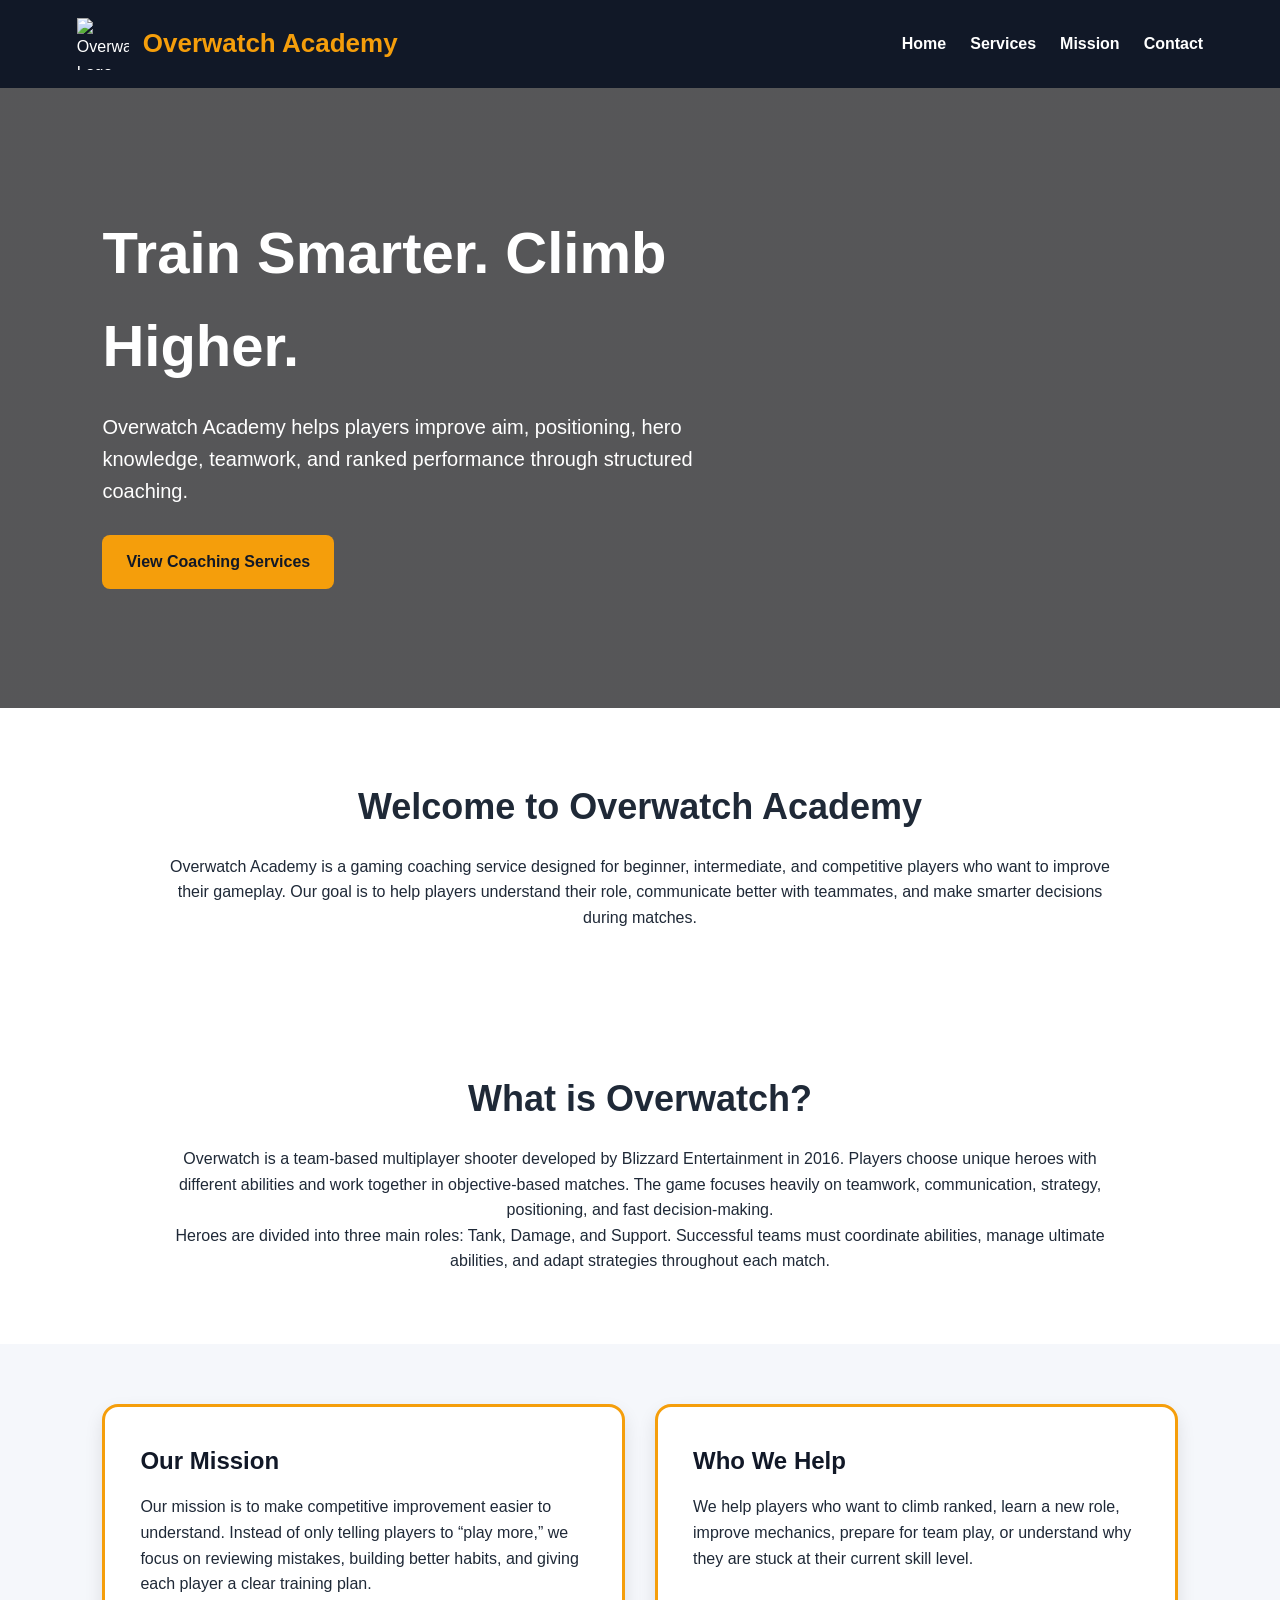
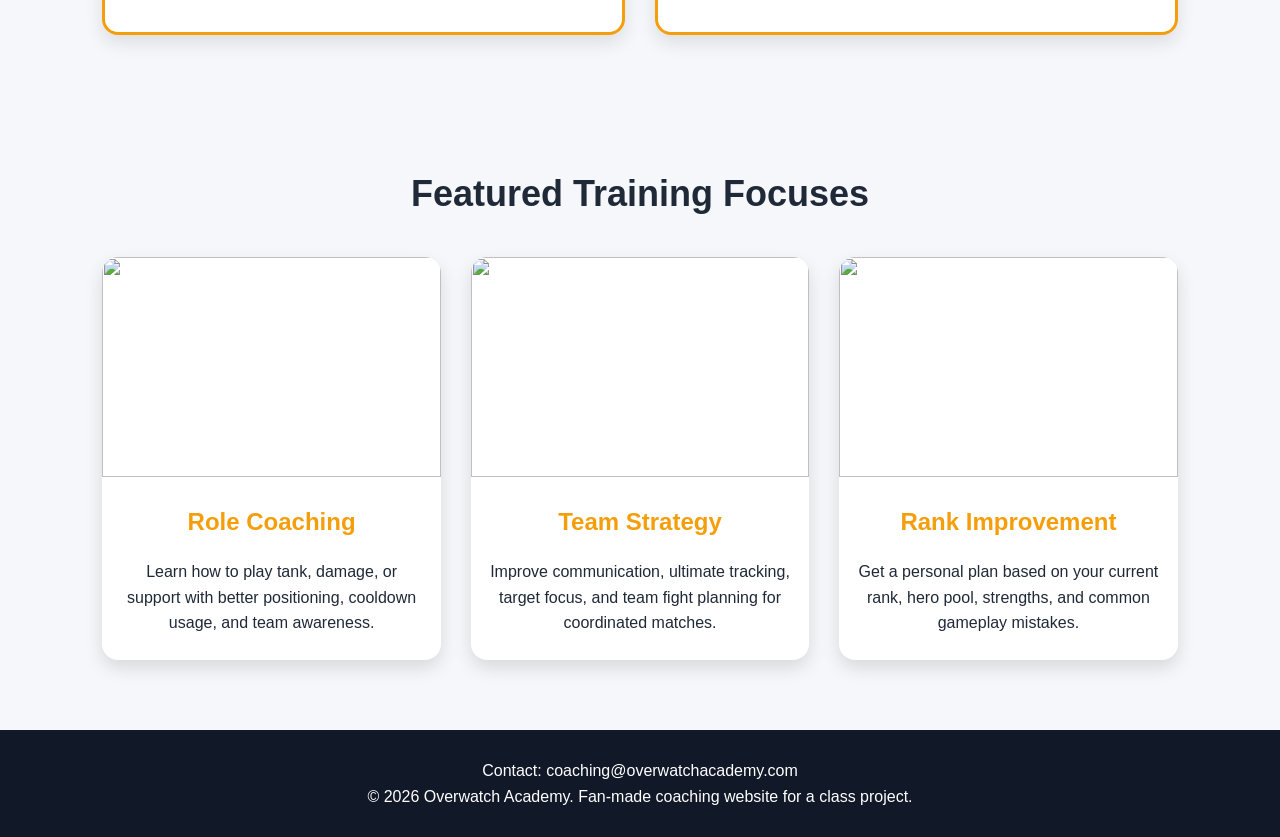
==== index.html @ c2e8bcb6 "Add files via upload" ====
<!DOCTYPE html>
<html lang="en">

  <head>
    <meta charset="UTF-8">
    <title>Overwatch Academy (FINAL PROJECT)</title>
    <link rel="stylesheet" href="./style.css">

  </head>
    
  <body>
  <header class="header">
  <nav class="nav">
    <div class="logo-area">
  <img 
    src="https://upload.wikimedia.org/wikipedia/commons/5/55/Overwatch_circle_logo.svg" 
    alt="Overwatch Logo"
    class="ow-logo"
  >

  <h1 class="logo">Overwatch Academy</h1>
</div>
    <ul class="main-menu">
      <li><a href="#">Home</a></li>
<li><a href="https://codepen.io/sks264/full/wBoMZWy"target="_top">Services</a></li>
<li><a href="#mission">Mission</a></li>
<li><a href="#contact">Contact</a></li>
    </ul>
  </nav>
</header>

<section class="hero">
  <div class="hero-content">
    <h2>Train Smarter. Climb Higher.</h2>
    <p>Overwatch Academy helps players improve aim, positioning, hero knowledge, teamwork, and ranked performance through structured coaching.</p>
    <a href="https://codepen.io/sks264/full/wBoMZWy" class="hero-button" target="_top">
  View Coaching Services
</a>
  </div>
</section>

<main>
  <section class="intro">
    <h2>Welcome to Overwatch Academy</h2>
    <p>
      Overwatch Academy is a gaming coaching service designed for beginner, intermediate, and competitive players who want to improve their gameplay. Our goal is to help players understand their role, communicate better with teammates, and make smarter decisions during matches.
    </p>
  </section>
<section class="intro">
  <h2>What is Overwatch?</h2>

  <p>
    Overwatch is a team-based multiplayer shooter developed by Blizzard
    Entertainment in 2016. Players choose unique heroes with different abilities and
    work together in objective-based matches. The game focuses heavily on
    teamwork, communication, strategy, positioning, and fast decision-making.
  </p>

  <p>
    Heroes are divided into three main roles: Tank, Damage, and Support.
    Successful teams must coordinate abilities, manage ultimate abilities,
    and adapt strategies throughout each match.
  </p>
</section>
  <section id="mission" class="content-row">
    <div class="text-card">
      <h2>Our Mission</h2>
      <p>
        Our mission is to make competitive improvement easier to understand. Instead of only telling players to “play more,” we focus on reviewing mistakes, building better habits, and giving each player a clear training plan.
      </p>
    </div>

    <div class="text-card">
      <h2>Who We Help</h2>
      <p>
        We help players who want to climb ranked, learn a new role, improve mechanics, prepare for team play, or understand why they are stuck at their current skill level.
      </p>
    </div>
  </section>

  <section class="programs">
    <h2>Featured Training Focuses</h2>

    <div class="card-container">
      <div class="card">
        <img src="https://bnetcmsus-a.akamaihd.net/cms/gallery/xw/XW6IRYW5QVC61563402192995.png">
        <h3>Role Coaching</h3>
        <p>Learn how to play tank, damage, or support with better positioning, cooldown usage, and team awareness.</p>
      </div>

      <div class="card">
        <img src="https://www.digitaltrends.com/tachyon/2016/06/Overwatch_Switch_.jpg?fit=1500%2C844">
        <h3>Team Strategy</h3>
        <p>Improve communication, ultimate tracking, target focus, and team fight planning for coordinated matches.</p>
      </div>

      <div class="card">
        <img src="https://www.exitlag.com/blog/wp-content/uploads/2026/01/overwatch-2-ranks-1024x604.webp">
        <h3>Rank Improvement</h3>
        <p>Get a personal plan based on your current rank, hero pool, strengths, and common gameplay mistakes.</p>
      </div>
    </div>
  </section>
</main>

<footer id="contact" class="footer">
  <p>Contact: coaching@overwatchacademy.com</p>
  <p>© 2026 Overwatch Academy. Fan-made coaching website for a class project.</p>
</footer>
    
  </body>
  
</html>
---- style.css ----
* {
  margin: 0;
  padding: 0;
  box-sizing: border-box;
}

body {
  font-family: Arial, sans-serif;
  background: #f5f7fb;
  color: #1f2937;
  line-height: 1.6;
}

.header {
  width: 100%;
  background: #111827;
  color: white;
  padding: 18px 6%;
  position: sticky;
  top: 0;
  z-index: 100;
}

.nav {
  display: flex;
  justify-content: space-between;
  align-items: center;
}

.logo {
  font-size: 26px;
  color: #f59e0b;
}

.main-menu {
  list-style: none;
  display: flex;
  gap: 24px;
}

.main-menu a {
  color: white;
  text-decoration: none;
  font-weight: bold;
}

.main-menu a:hover {
  color: #f59e0b;
}

.hero {
  min-height: 620px;
  background-image: linear-gradient(rgba(0,0,0,.65), rgba(0,0,0,.65)), url("https://wallpapercave.com/wp/wp1809699.jpg");
  background-size: cover;
  background-position: center;
  display: flex;
  align-items: center;
  padding: 0 8%;
  color: white;
}

.hero-content {
  max-width: 650px;
}

.hero-content h2 {
  font-size: 58px;
  margin-bottom: 18px;
}

.hero-content p {
  font-size: 20px;
  margin-bottom: 28px;
}

.hero-button {
  display: inline-block;
  background: #f59e0b;
  color: #111827;
  padding: 14px 24px;
  border-radius: 8px;
  text-decoration: none;
  font-weight: bold;
}

.intro {
  padding: 70px 12%;
  text-align: center;
  background: white;
}

.intro h2,
.programs h2 {
  font-size: 36px;
  margin-bottom: 18px;
}

.content-row {
  display: flex;
  gap: 30px;
  padding: 60px 8%;
}

.text-card {
  flex: 1;
  background: white;
  border: 3px solid #f59e0b;
  border-radius: 16px;
  padding: 35px;
  box-shadow: 0 8px 18px rgba(0,0,0,.1);
}

.text-card h2 {
  margin-bottom: 14px;
  color: #111827;
}

.programs {
  padding: 70px 8%;
  text-align: center;
}

.card-container {
  display: flex;
  gap: 30px;
  margin-top: 35px;
}

.card {
  flex: 1;
  background: white;
  border-radius: 16px;
  overflow: hidden;
  box-shadow: 0 8px 18px rgba(0,0,0,.12);
  transition: transform .3s;
}

.card:hover {
  transform: translateY(-8px);
}

.card img {
  width: 100%;
  height: 220px;
  object-fit: cover;
}

.card h3 {
  color: #f59e0b;
  font-size: 24px;
  margin: 18px;
}

.card p {
  padding: 0 18px 24px;
}

.footer {
  background: #111827;
  color: white;
  text-align: center;
  padding: 28px;
}
.logo-area {
  display: flex;
  align-items: center;
  gap: 14px;
}

.ow-logo {
  width: 52px;
  height: 52px;
}

@media screen and (max-width: 800px) {
  .nav,
  .content-row,
  .card-container {
    flex-direction: column;
  }

  .main-menu {
    flex-direction: column;
    gap: 10px;
    margin-top: 15px;
  }

  .hero-content h2 {
    font-size: 38px;
  }

  .hero {
    min-height: 500px;
  }
}
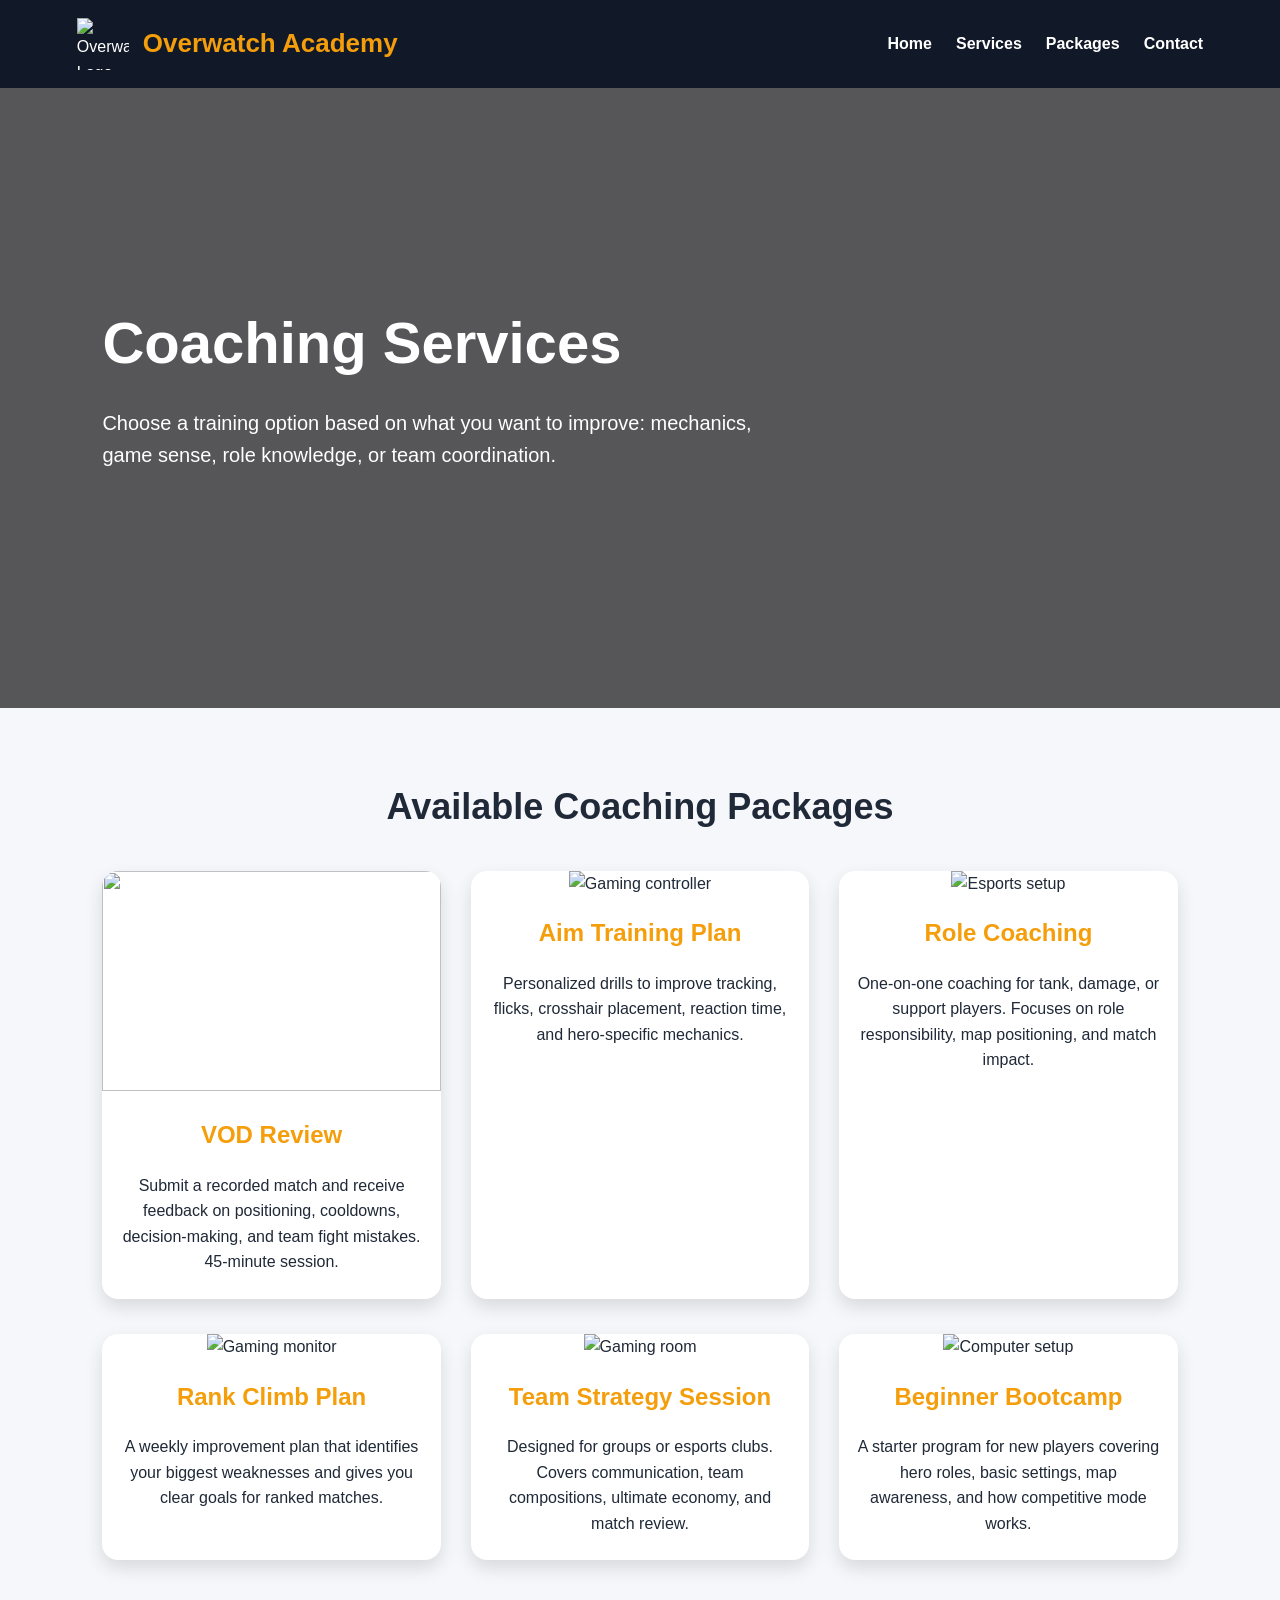
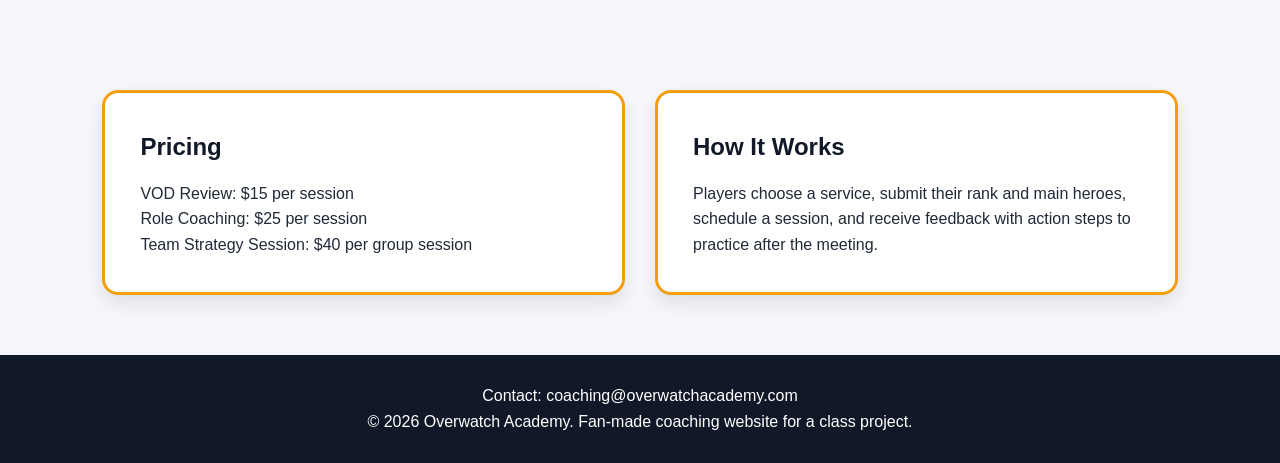
==== commit 11a61e01: "Add files via upload" ====
--- a/index.html
+++ b/index.html
@@ -3,7 +3,7 @@
 
   <head>
     <meta charset="UTF-8">
-    <title>Overwatch Academy (FINAL PROJECT)</title>
+    <title>Overwatch Academy 2nd Page</title>
     <link rel="stylesheet" href="./style.css">
 
   </head>
@@ -21,84 +21,75 @@
   <h1 class="logo">Overwatch Academy</h1>
 </div>
     <ul class="main-menu">
-      <li><a href="#">Home</a></li>
-<li><a href="https://codepen.io/sks264/full/wBoMZWy"target="_top">Services</a></li>
-<li><a href="#mission">Mission</a></li>
-<li><a href="#contact">Contact</a></li>
+      <li><a href="https://codepen.io/sks264/full/pvNgBjx" target="_top">Home</a></li>
+      <li><a href="https://codepen.io/sks264/full/wBoMZWy" target="_top">Services</a></li>
+      <li><a href="#packages">Packages</a></li>
+      <li><a href="#contact">Contact</a></li>
     </ul>
   </nav>
 </header>
 
 <section class="hero">
   <div class="hero-content">
-    <h2>Train Smarter. Climb Higher.</h2>
-    <p>Overwatch Academy helps players improve aim, positioning, hero knowledge, teamwork, and ranked performance through structured coaching.</p>
-    <a href="https://codepen.io/sks264/full/wBoMZWy" class="hero-button" target="_top">
-  View Coaching Services
-</a>
+    <h2>Coaching Services</h2>
+    <p>Choose a training option based on what you want to improve: mechanics, game sense, role knowledge, or team coordination.</p>
   </div>
 </section>
 
 <main>
-  <section class="intro">
-    <h2>Welcome to Overwatch Academy</h2>
-    <p>
-      Overwatch Academy is a gaming coaching service designed for beginner, intermediate, and competitive players who want to improve their gameplay. Our goal is to help players understand their role, communicate better with teammates, and make smarter decisions during matches.
-    </p>
+  <section id="packages" class="programs">
+    <h2>Available Coaching Packages</h2>
+
+    <div class="card-container">
+      <div class="card">
+        <img src="https://blz-contentstack-images.akamaized.net/v3/assets/blt2477dcaf4ebd440c/blta5830262a146aab0/638810315148880e83ab70d3/sombra-00.jpg">
+        <h3>VOD Review</h3>
+        <p>Submit a recorded match and receive feedback on positioning, cooldowns, decision-making, and team fight mistakes. 45-minute session.</p>
+      </div>
+
+      <div class="card">
+        <img src="https://external-preview.redd.it/aim-training-but-its-actually-overwatch-v0-OXp5YnZybHNzZWpjMd-E8UQOuDQ3WhjSiUXm9Ry917g5w6PUkZgbggqOKc5L.png?format=pjpg&auto=webp&s=515f6a9f8e58b80543a42781dc963e6a74adfde8" alt="Gaming controller">
+        <h3>Aim Training Plan</h3>
+        <p>Personalized drills to improve tracking, flicks, crosshair placement, reaction time, and hero-specific mechanics.</p>
+      </div>
+
+      <div class="card">
+        <img src="https://images.unsplash.com/photo-1560253023-3ec5d502959f?auto=format&fit=crop&w=900&q=80" alt="Esports setup">
+        <h3>Role Coaching</h3>
+        <p>One-on-one coaching for tank, damage, or support players. Focuses on role responsibility, map positioning, and match impact.</p>
+      </div>
+    </div>
+
+    <div class="card-container second-row">
+      <div class="card">
+        <img src="https://bnetcmsus-a.akamaihd.net/cms/page_media/S246V9X6WM141707199114688.png" alt="Gaming monitor">
+        <h3>Rank Climb Plan</h3>
+        <p>A weekly improvement plan that identifies your biggest weaknesses and gives you clear goals for ranked matches.</p>
+      </div>
+
+      <div class="card">
+        <img src="https://gladiatorboost.com/wp-content/uploads/2025/04/Overwatch-2-Stadium-Mode-Explained.jpg" alt="Gaming room">
+        <h3>Team Strategy Session</h3>
+        <p>Designed for groups or esports clubs. Covers communication, team compositions, ultimate economy, and match review.</p>
+      </div>
+
+      <div class="card">
+        <img src="https://m.media-amazon.com/images/M/MV5BMDI2Yjc4ZWYtOWEwOC00MzJhLWJlYWMtMTIxMjc0N2QxMTRkXkEyXkFqcGc@._V1_.jpg" alt="Computer setup">
+        <h3>Beginner Bootcamp</h3>
+        <p>A starter program for new players covering hero roles, basic settings, map awareness, and how competitive mode works.</p>
+      </div>
+    </div>
   </section>
-<section class="intro">
-  <h2>What is Overwatch?</h2>
 
-  <p>
-    Overwatch is a team-based multiplayer shooter developed by Blizzard
-    Entertainment in 2016. Players choose unique heroes with different abilities and
-    work together in objective-based matches. The game focuses heavily on
-    teamwork, communication, strategy, positioning, and fast decision-making.
-  </p>
-
-  <p>
-    Heroes are divided into three main roles: Tank, Damage, and Support.
-    Successful teams must coordinate abilities, manage ultimate abilities,
-    and adapt strategies throughout each match.
-  </p>
-</section>
-  <section id="mission" class="content-row">
+  <section class="content-row">
     <div class="text-card">
-      <h2>Our Mission</h2>
-      <p>
-        Our mission is to make competitive improvement easier to understand. Instead of only telling players to “play more,” we focus on reviewing mistakes, building better habits, and giving each player a clear training plan.
-      </p>
+      <h2>Pricing</h2>
+      <p>VOD Review: $15 per session<br>Role Coaching: $25 per session<br>Team Strategy Session: $40 per group session</p>
     </div>
 
     <div class="text-card">
-      <h2>Who We Help</h2>
-      <p>
-        We help players who want to climb ranked, learn a new role, improve mechanics, prepare for team play, or understand why they are stuck at their current skill level.
-      </p>
-    </div>
-  </section>
-
-  <section class="programs">
-    <h2>Featured Training Focuses</h2>
-
-    <div class="card-container">
-      <div class="card">
-        <img src="https://bnetcmsus-a.akamaihd.net/cms/gallery/xw/XW6IRYW5QVC61563402192995.png">
-        <h3>Role Coaching</h3>
-        <p>Learn how to play tank, damage, or support with better positioning, cooldown usage, and team awareness.</p>
-      </div>
-
-      <div class="card">
-        <img src="https://www.digitaltrends.com/tachyon/2016/06/Overwatch_Switch_.jpg?fit=1500%2C844">
-        <h3>Team Strategy</h3>
-        <p>Improve communication, ultimate tracking, target focus, and team fight planning for coordinated matches.</p>
-      </div>
-
-      <div class="card">
-        <img src="https://www.exitlag.com/blog/wp-content/uploads/2026/01/overwatch-2-ranks-1024x604.webp">
-        <h3>Rank Improvement</h3>
-        <p>Get a personal plan based on your current rank, hero pool, strengths, and common gameplay mistakes.</p>
-      </div>
+      <h2>How It Works</h2>
+      <p>Players choose a service, submit their rank and main heroes, schedule a session, and receive feedback with action steps to practice after the meeting.</p>
     </div>
   </section>
 </main>
--- a/style.css
+++ b/style.css
@@ -50,7 +50,7 @@
 
 .hero {
   min-height: 620px;
-  background-image: linear-gradient(rgba(0,0,0,.65), rgba(0,0,0,.65)), url("https://wallpapercave.com/wp/wp1809699.jpg");
+  background-image: linear-gradient(rgba(0,0,0,.65), rgba(0,0,0,.65)), url("https://solocritic.com/wp-content/uploads/2025/05/OW2_Featured_image.png");
   background-size: cover;
   background-position: center;
   display: flex;
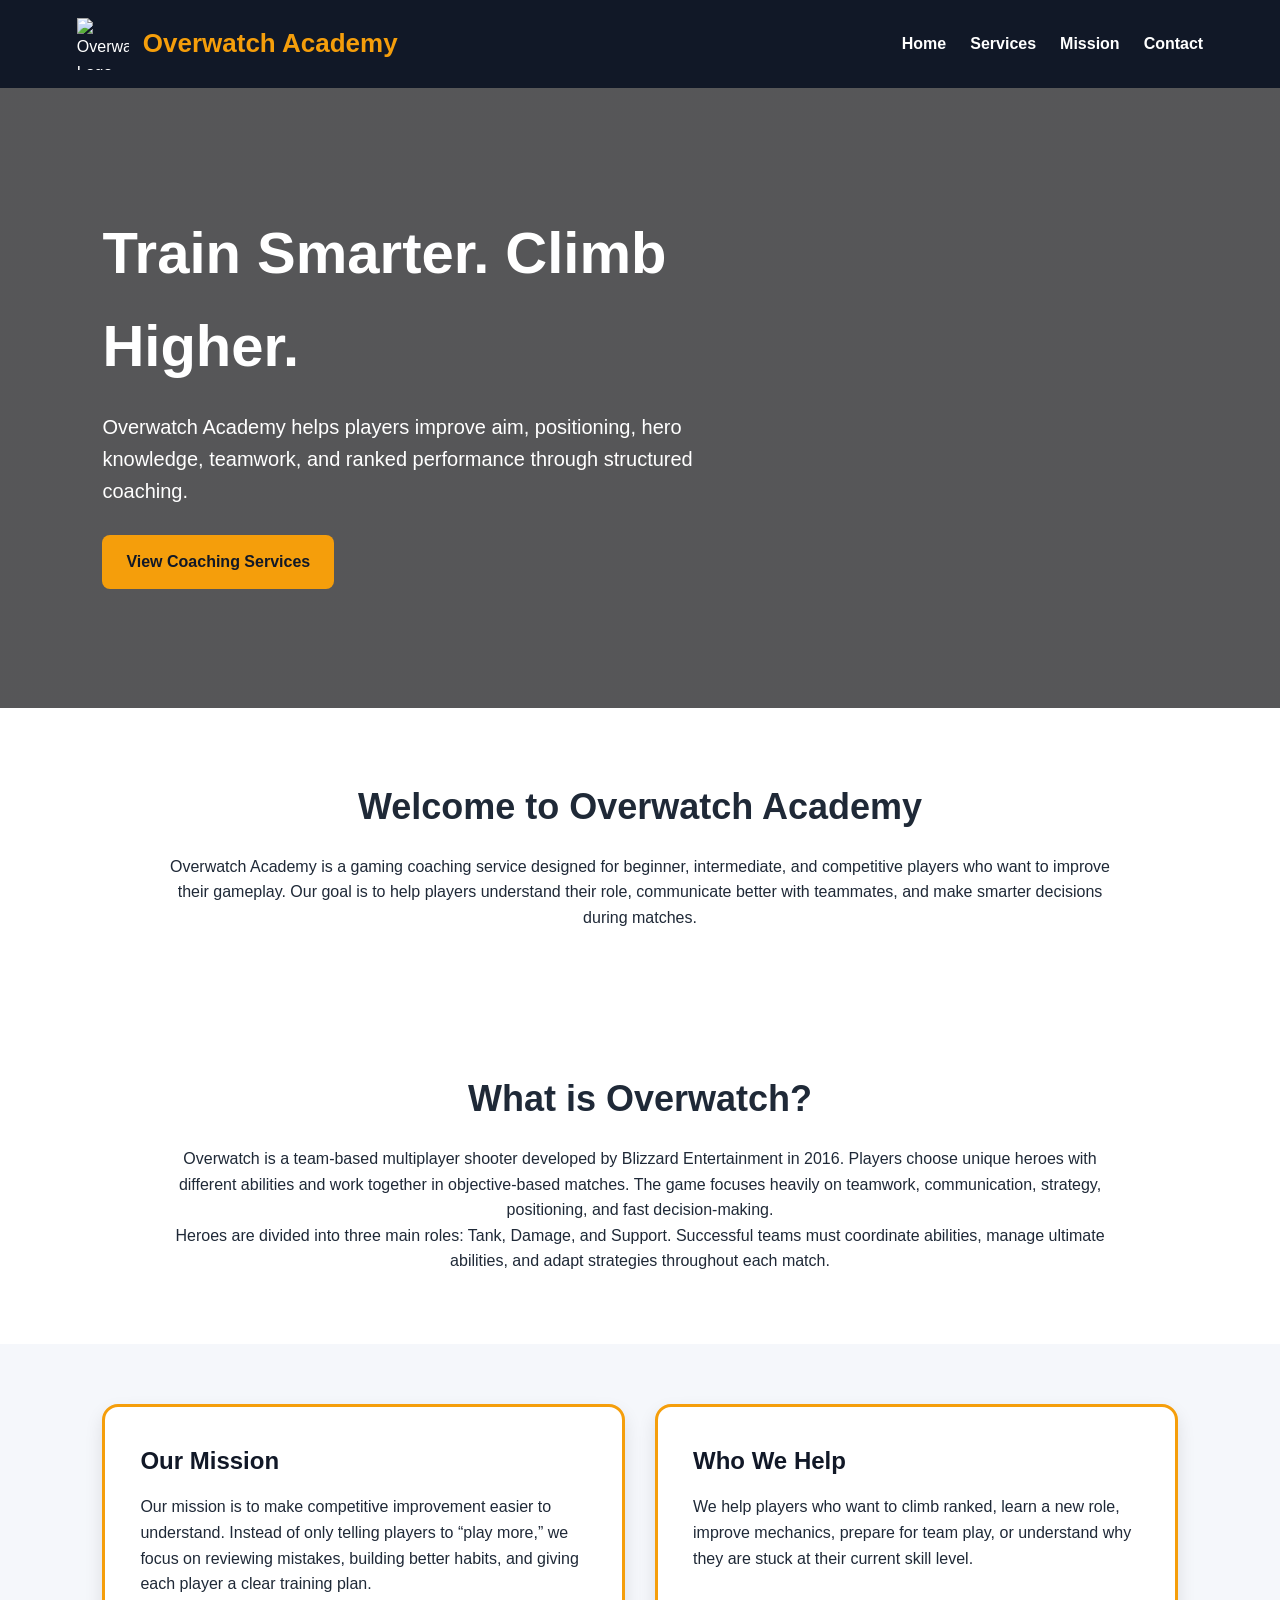
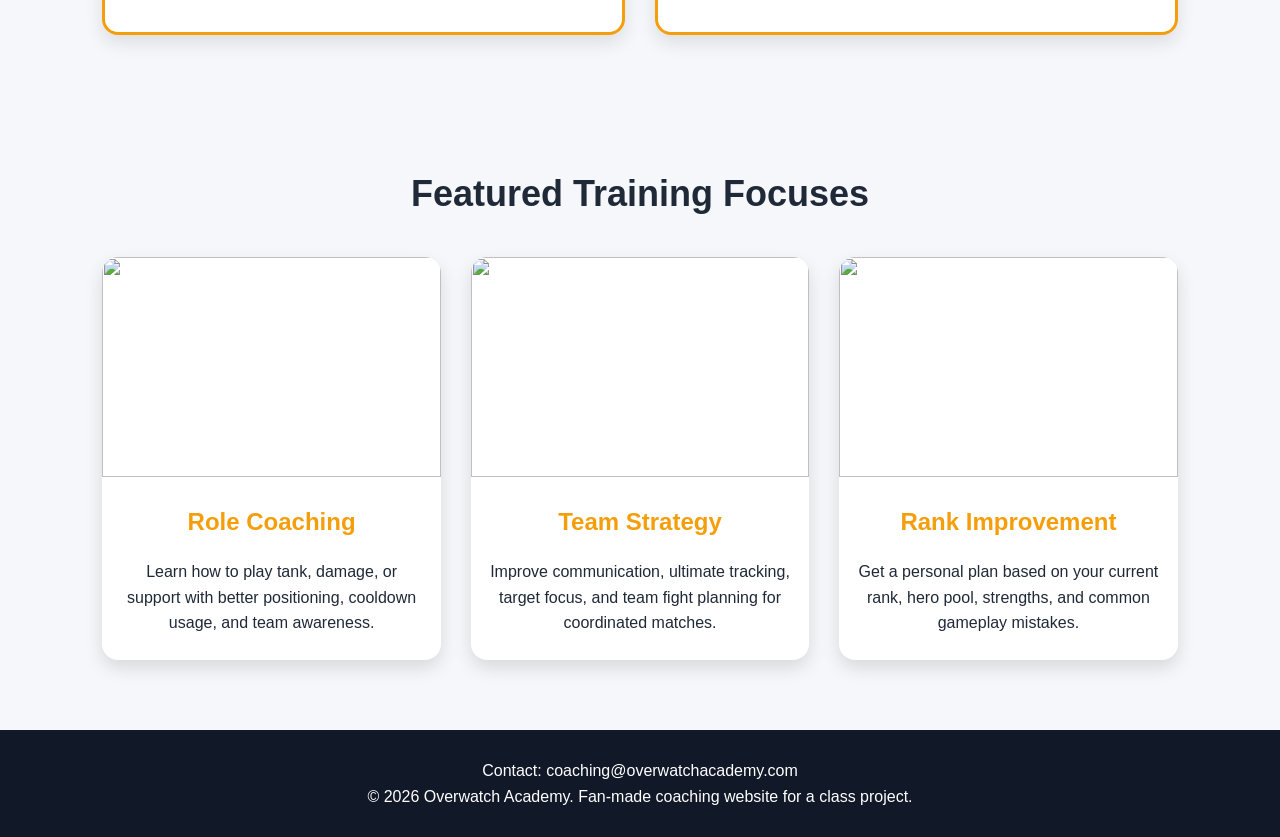
==== commit dc0614c8: "Add files via upload" ====
--- a/index.html
+++ b/index.html
@@ -3,7 +3,7 @@
 
   <head>
     <meta charset="UTF-8">
-    <title>Overwatch Academy 2nd Page</title>
+    <title>Overwatch Academy (FINAL PROJECT)</title>
     <link rel="stylesheet" href="./style.css">
 
   </head>
@@ -21,75 +21,84 @@
   <h1 class="logo">Overwatch Academy</h1>
 </div>
     <ul class="main-menu">
-      <li><a href="https://codepen.io/sks264/full/pvNgBjx" target="_top">Home</a></li>
-      <li><a href="https://codepen.io/sks264/full/wBoMZWy" target="_top">Services</a></li>
-      <li><a href="#packages">Packages</a></li>
-      <li><a href="#contact">Contact</a></li>
+      <li><a href="#">Home</a></li>
+<li><a href="https://codepen.io/sks264/full/wBoMZWy"target="_top">Services</a></li>
+<li><a href="#mission">Mission</a></li>
+<li><a href="#contact">Contact</a></li>
     </ul>
   </nav>
 </header>
 
 <section class="hero">
   <div class="hero-content">
-    <h2>Coaching Services</h2>
-    <p>Choose a training option based on what you want to improve: mechanics, game sense, role knowledge, or team coordination.</p>
+    <h2>Train Smarter. Climb Higher.</h2>
+    <p>Overwatch Academy helps players improve aim, positioning, hero knowledge, teamwork, and ranked performance through structured coaching.</p>
+    <a href="https://codepen.io/sks264/full/wBoMZWy" class="hero-button" target="_top">
+  View Coaching Services
+</a>
   </div>
 </section>
 
 <main>
-  <section id="packages" class="programs">
-    <h2>Available Coaching Packages</h2>
+  <section class="intro">
+    <h2>Welcome to Overwatch Academy</h2>
+    <p>
+      Overwatch Academy is a gaming coaching service designed for beginner, intermediate, and competitive players who want to improve their gameplay. Our goal is to help players understand their role, communicate better with teammates, and make smarter decisions during matches.
+    </p>
+  </section>
+<section class="intro">
+  <h2>What is Overwatch?</h2>
+
+  <p>
+    Overwatch is a team-based multiplayer shooter developed by Blizzard
+    Entertainment in 2016. Players choose unique heroes with different abilities and
+    work together in objective-based matches. The game focuses heavily on
+    teamwork, communication, strategy, positioning, and fast decision-making.
+  </p>
+
+  <p>
+    Heroes are divided into three main roles: Tank, Damage, and Support.
+    Successful teams must coordinate abilities, manage ultimate abilities,
+    and adapt strategies throughout each match.
+  </p>
+</section>
+  <section id="mission" class="content-row">
+    <div class="text-card">
+      <h2>Our Mission</h2>
+      <p>
+        Our mission is to make competitive improvement easier to understand. Instead of only telling players to “play more,” we focus on reviewing mistakes, building better habits, and giving each player a clear training plan.
+      </p>
+    </div>
+
+    <div class="text-card">
+      <h2>Who We Help</h2>
+      <p>
+        We help players who want to climb ranked, learn a new role, improve mechanics, prepare for team play, or understand why they are stuck at their current skill level.
+      </p>
+    </div>
+  </section>
+
+  <section class="programs">
+    <h2>Featured Training Focuses</h2>
 
     <div class="card-container">
       <div class="card">
-        <img src="https://blz-contentstack-images.akamaized.net/v3/assets/blt2477dcaf4ebd440c/blta5830262a146aab0/638810315148880e83ab70d3/sombra-00.jpg">
-        <h3>VOD Review</h3>
-        <p>Submit a recorded match and receive feedback on positioning, cooldowns, decision-making, and team fight mistakes. 45-minute session.</p>
+        <img src="https://bnetcmsus-a.akamaihd.net/cms/gallery/xw/XW6IRYW5QVC61563402192995.png">
+        <h3>Role Coaching</h3>
+        <p>Learn how to play tank, damage, or support with better positioning, cooldown usage, and team awareness.</p>
       </div>
 
       <div class="card">
-        <img src="https://external-preview.redd.it/aim-training-but-its-actually-overwatch-v0-OXp5YnZybHNzZWpjMd-E8UQOuDQ3WhjSiUXm9Ry917g5w6PUkZgbggqOKc5L.png?format=pjpg&auto=webp&s=515f6a9f8e58b80543a42781dc963e6a74adfde8" alt="Gaming controller">
-        <h3>Aim Training Plan</h3>
-        <p>Personalized drills to improve tracking, flicks, crosshair placement, reaction time, and hero-specific mechanics.</p>
+        <img src="https://www.digitaltrends.com/tachyon/2016/06/Overwatch_Switch_.jpg?fit=1500%2C844">
+        <h3>Team Strategy</h3>
+        <p>Improve communication, ultimate tracking, target focus, and team fight planning for coordinated matches.</p>
       </div>
 
       <div class="card">
-        <img src="https://images.unsplash.com/photo-1560253023-3ec5d502959f?auto=format&fit=crop&w=900&q=80" alt="Esports setup">
-        <h3>Role Coaching</h3>
-        <p>One-on-one coaching for tank, damage, or support players. Focuses on role responsibility, map positioning, and match impact.</p>
+        <img src="https://www.exitlag.com/blog/wp-content/uploads/2026/01/overwatch-2-ranks-1024x604.webp">
+        <h3>Rank Improvement</h3>
+        <p>Get a personal plan based on your current rank, hero pool, strengths, and common gameplay mistakes.</p>
       </div>
-    </div>
-
-    <div class="card-container second-row">
-      <div class="card">
-        <img src="https://bnetcmsus-a.akamaihd.net/cms/page_media/S246V9X6WM141707199114688.png" alt="Gaming monitor">
-        <h3>Rank Climb Plan</h3>
-        <p>A weekly improvement plan that identifies your biggest weaknesses and gives you clear goals for ranked matches.</p>
-      </div>
-
-      <div class="card">
-        <img src="https://gladiatorboost.com/wp-content/uploads/2025/04/Overwatch-2-Stadium-Mode-Explained.jpg" alt="Gaming room">
-        <h3>Team Strategy Session</h3>
-        <p>Designed for groups or esports clubs. Covers communication, team compositions, ultimate economy, and match review.</p>
-      </div>
-
-      <div class="card">
-        <img src="https://m.media-amazon.com/images/M/MV5BMDI2Yjc4ZWYtOWEwOC00MzJhLWJlYWMtMTIxMjc0N2QxMTRkXkEyXkFqcGc@._V1_.jpg" alt="Computer setup">
-        <h3>Beginner Bootcamp</h3>
-        <p>A starter program for new players covering hero roles, basic settings, map awareness, and how competitive mode works.</p>
-      </div>
-    </div>
-  </section>
-
-  <section class="content-row">
-    <div class="text-card">
-      <h2>Pricing</h2>
-      <p>VOD Review: $15 per session<br>Role Coaching: $25 per session<br>Team Strategy Session: $40 per group session</p>
-    </div>
-
-    <div class="text-card">
-      <h2>How It Works</h2>
-      <p>Players choose a service, submit their rank and main heroes, schedule a session, and receive feedback with action steps to practice after the meeting.</p>
     </div>
   </section>
 </main>
--- a/style.css
+++ b/style.css
@@ -50,7 +50,7 @@
 
 .hero {
   min-height: 620px;
-  background-image: linear-gradient(rgba(0,0,0,.65), rgba(0,0,0,.65)), url("https://solocritic.com/wp-content/uploads/2025/05/OW2_Featured_image.png");
+  background-image: linear-gradient(rgba(0,0,0,.65), rgba(0,0,0,.65)), url("https://wallpapercave.com/wp/wp1809699.jpg");
   background-size: cover;
   background-position: center;
   display: flex;
